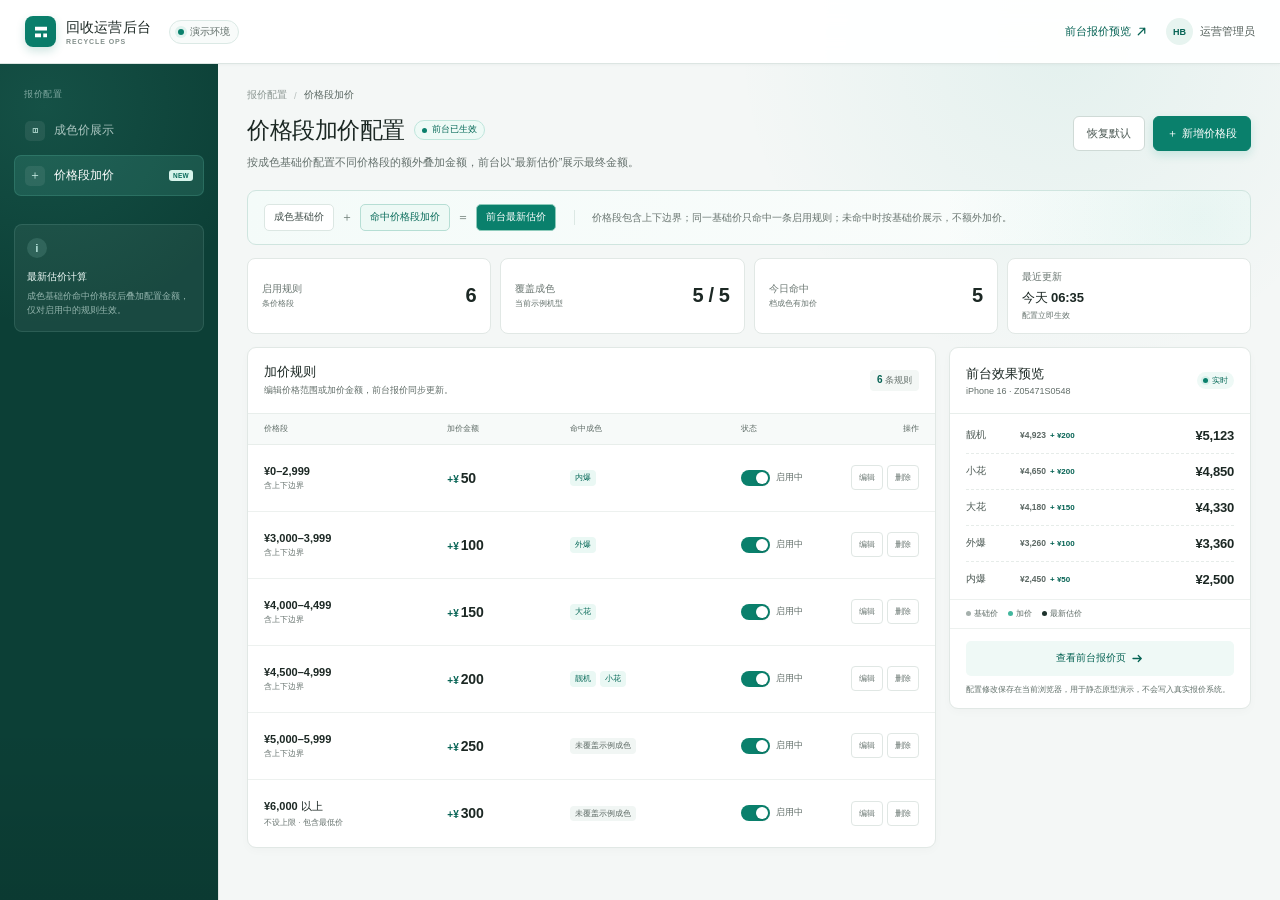
==== config.html @ b191ed0a "feat: 新增价格段加价配置与最新估价展示" ====
<!doctype html>
<html lang="zh-CN">
  <head>
    <meta charset="UTF-8" />
    <meta name="viewport" content="width=device-width, initial-scale=1" />
    <meta name="theme-color" content="#0d7e6b" />
    <meta
      name="description"
      content="价格段加价配置后台原型：按不同成色基础价格段配置额外叠加金额，并实时预览前台最新估价。"
    />
    <title>价格段加价配置｜回收运营后台</title>
    <link
      rel="icon"
      href="data:image/svg+xml,%3Csvg xmlns='http://www.w3.org/2000/svg' viewBox='0 0 64 64'%3E%3Crect width='64' height='64' rx='14' fill='%230d7e6b'/%3E%3Cpath d='M15 19h34v8H15zm0 16h15v9H15zm20 0h14v9H35z' fill='white'/%3E%3C/svg%3E"
    />
    <link rel="stylesheet" href="./assets/config.css?v=20261111-8" />
    <script src="./assets/pricing.js?v=20261111-2" defer></script>
    <script src="./assets/config.js?v=20261111-2" defer></script>
  </head>
  <body>
    <a class="skip-link" href="#main-content">跳到主要内容</a>

    <header class="topbar">
      <a class="brand" href="./config.html" aria-label="回收运营后台首页">
        <span class="brand-mark" aria-hidden="true">
          <svg viewBox="0 0 24 24">
            <path d="M4 5h16v5H4zm0 9h8v5H4zm11 0h5v5h-5z" fill="currentColor" />
          </svg>
        </span>
        <span class="brand-copy"><strong>回收运营后台</strong><small>RECYCLE OPS</small></span>
      </a>
      <span class="environment"><i aria-hidden="true"></i>演示环境</span>
      <div class="top-actions">
        <a class="preview-link" href="./index.html">
          前台报价预览
          <svg viewBox="0 0 16 16" aria-hidden="true">
            <path d="M4 12 12 4M6 4h6v6" fill="none" stroke="currentColor" stroke-linecap="round" stroke-linejoin="round" stroke-width="1.5" />
          </svg>
        </a>
        <span class="account"><span class="avatar">HB</span><span>运营管理员</span></span>
      </div>
    </header>

    <div class="admin-layout">
      <aside class="sidebar" aria-label="后台菜单">
        <p class="nav-group-title">报价配置</p>
        <nav class="side-nav">
          <a class="nav-item" href="./index.html"><span class="nav-icon" aria-hidden="true">◫</span><span>成色价展示</span></a>
          <a class="nav-item is-active" href="./config.html" aria-current="page">
            <span class="nav-icon" aria-hidden="true">＋</span>
            <span>价格段加价</span>
            <span class="nav-new">NEW</span>
          </a>
        </nav>
        <div class="sidebar-note">
          <span class="note-mark" aria-hidden="true">i</span>
          <strong>最新估价计算</strong>
          <p>成色基础价命中价格段后叠加配置金额，仅对启用中的规则生效。</p>
        </div>
      </aside>

      <main class="main" id="main-content">
        <nav class="breadcrumb" aria-label="面包屑">
          <span>报价配置</span><i aria-hidden="true">/</i><strong aria-current="page">价格段加价</strong>
        </nav>

        <section class="page-heading" aria-labelledby="page-title">
          <div>
            <div class="title-line">
              <h1 id="page-title">价格段加价配置</h1>
              <span class="status-badge"><i aria-hidden="true"></i>前台已生效</span>
            </div>
            <p>按成色基础价配置不同价格段的额外叠加金额，前台以“最新估价”展示最终金额。</p>
          </div>
          <div class="heading-actions">
            <button class="button secondary" id="resetRules" type="button">恢复默认</button>
            <button class="button primary" id="addRule" type="button"><span aria-hidden="true">＋</span>新增价格段</button>
          </div>
        </section>

        <section class="formula-banner" aria-label="最新估价计算规则">
          <div class="formula-flow">
            <span class="formula-node">成色基础价</span>
            <i aria-hidden="true">＋</i>
            <span class="formula-node accent">命中价格段加价</span>
            <i aria-hidden="true">＝</i>
            <strong class="formula-node result">前台最新估价</strong>
          </div>
          <p>价格段包含上下边界；同一基础价只命中一条启用规则；未命中时按基础价展示，不额外加价。</p>
        </section>

        <section class="metrics" aria-label="配置概览">
          <article><span>启用规则</span><strong id="metricEnabled">6</strong><small>条价格段</small></article>
          <article><span>覆盖成色</span><strong id="metricCoverage">5 / 5</strong><small>当前示例机型</small></article>
          <article><span>今日命中</span><strong id="metricMatched">5</strong><small>档成色有加价</small></article>
          <article><span>最近更新</span><strong class="metric-time" id="metricUpdated">今天</strong><small>配置立即生效</small></article>
        </section>

        <div class="content-grid">
          <section class="panel rules-panel" aria-labelledby="rules-title">
            <div class="panel-heading">
              <div>
                <h2 id="rules-title">加价规则</h2>
                <p>编辑价格范围或加价金额，前台报价同步更新。</p>
              </div>
              <span class="rule-count"><b id="ruleCount">6</b> 条规则</span>
            </div>

            <div class="rule-list-head" aria-hidden="true">
              <span>价格段</span>
              <span>加价金额</span>
              <span>命中成色</span>
              <span>状态</span>
              <span>操作</span>
            </div>
            <div class="rule-list" id="rulesList"></div>
          </section>

          <aside class="panel preview-panel" aria-labelledby="preview-title">
            <div class="panel-heading">
              <div>
                <h2 id="preview-title">前台效果预览</h2>
                <p>iPhone 16 · Z05471S0548</p>
              </div>
              <span class="live-badge"><i aria-hidden="true"></i>实时</span>
            </div>
            <div class="preview-list" id="previewList"></div>
            <div class="preview-legend">
              <span><i class="legend-dot base"></i>基础价</span>
              <span><i class="legend-dot add"></i>加价</span>
              <span><i class="legend-dot final"></i>最新估价</span>
            </div>
            <a class="preview-button" href="./index.html">
              查看前台报价页
              <svg viewBox="0 0 20 20" aria-hidden="true">
                <path d="M4 10h11M11 6l4 4-4 4" fill="none" stroke="currentColor" stroke-linecap="round" stroke-linejoin="round" stroke-width="1.7" />
              </svg>
            </a>
            <p class="preview-note">配置修改保存在当前浏览器，用于静态原型演示，不会写入真实报价系统。</p>
          </aside>
        </div>
      </main>
    </div>

    <dialog class="rule-dialog" id="ruleDialog" aria-labelledby="rule-dialog-title">
      <form id="ruleForm" novalidate>
        <div class="dialog-header">
          <div>
            <p class="dialog-eyebrow">PRICE BAND RULE</p>
            <h2 id="rule-dialog-title">新增价格段</h2>
          </div>
          <button class="icon-button" id="closeRuleDialog" type="button" aria-label="关闭价格段编辑">
            <svg viewBox="0 0 20 20" aria-hidden="true">
              <path d="m5 5 10 10M15 5 5 15" fill="none" stroke="currentColor" stroke-linecap="round" stroke-width="1.7" />
            </svg>
          </button>
        </div>

        <div class="dialog-body">
          <p class="dialog-intro">填写成色基础价的区间与该区间额外叠加的金额，保存后立即应用到前台最新估价。</p>
          <div class="field-grid">
            <label class="field">
              <span>最低价 <b>*</b></span>
              <span class="input-wrap"><i>¥</i><input id="ruleMin" name="min" type="number" inputmode="numeric" min="0" step="1" placeholder="0" required /></span>
            </label>
            <label class="field">
              <span>最高价 <em>选填</em></span>
              <span class="input-wrap"><i>¥</i><input id="ruleMax" name="max" type="number" inputmode="numeric" min="0" step="1" placeholder="留空表示不设上限" /></span>
            </label>
          </div>
          <label class="field">
            <span>额外叠加金额 <b>*</b></span>
            <span class="input-wrap amount"><i>+ ¥</i><input id="ruleAmount" name="amount" type="number" inputmode="numeric" min="0" step="1" placeholder="请输入加价金额" required /></span>
          </label>
          <label class="switch-field">
            <span><strong>保存后立即启用</strong><small>停用规则不参与前台最新估价计算。</small></span>
            <input id="ruleEnabled" name="enabled" type="checkbox" checked />
            <span class="switch-ui" aria-hidden="true"></span>
          </label>
          <div class="formula-preview" id="dialogFormula">
            <span>基础价 <b id="dialogBaseHint">4,650</b></span><i>＋</i><span>加价 <b id="dialogAmountHint">200</b></span><i>＝</i><strong id="dialogFinalHint">4,850</strong>
          </div>
          <p class="form-error" id="formError" role="alert" hidden></p>
        </div>

        <div class="dialog-footer">
          <button class="button secondary" id="cancelRuleDialog" type="button">取消</button>
          <button class="button primary" type="submit">保存并生效</button>
        </div>
      </form>
    </dialog>

    <dialog class="confirm-dialog" id="confirmDialog" aria-labelledby="confirm-title">
      <div class="confirm-icon" aria-hidden="true">!</div>
      <h2 id="confirm-title">确认操作</h2>
      <p id="confirmMessage"></p>
      <div class="confirm-actions">
        <button class="button secondary" id="confirmCancel" type="button">取消</button>
        <button class="button danger" id="confirmSubmit" type="button">确认</button>
      </div>
    </dialog>

    <div class="toast" id="toast" role="status" aria-live="polite" hidden></div>
  </body>
</html>
---- assets/config.css ----
:root {
  --green: #0a806c;
  --green-dark: #066354;
  --green-deep: #07594d;
  --green-soft: #eaf8f4;
  --ink: #1c2824;
  --ink-soft: #43504c;
  --muted: #697570;
  --line: #e1e8e5;
  --line-strong: #cfdad6;
  --surface: #fff;
  --canvas: #f4f7f6;
  --sidebar: #0c3f36;
  --danger: #c54d4d;
  --warm: #c27c20;
  color: var(--ink);
  font-family: -apple-system, BlinkMacSystemFont, "SF Pro Text", "PingFang SC", "Hiragino Sans GB", "Microsoft YaHei", sans-serif;
  font-synthesis: none;
  -webkit-font-smoothing: antialiased;
}

* {
  box-sizing: border-box;
}

html {
  min-width: 320px;
  min-height: 100%;
  overflow-x: clip;
  background: var(--canvas);
}

body {
  min-width: 320px;
  min-height: 100vh;
  overflow-x: clip;
  margin: 0;
  background:
    radial-gradient(circle at 83% 5%, rgba(13, 157, 131, 0.07), transparent 24%),
    var(--canvas);
}

button,
input {
  color: inherit;
  font: inherit;
}

button {
  cursor: pointer;
}

button:focus-visible,
a:focus-visible,
input:focus-visible {
  outline: 3px solid rgba(13, 157, 131, 0.35);
  outline-offset: 2px;
}

h1,
h2,
p {
  margin: 0;
}

.skip-link {
  position: fixed;
  z-index: 100;
  top: 10px;
  left: 50%;
  padding: 9px 14px;
  border-radius: 7px;
  background: #fff;
  color: var(--green-deep);
  font-size: 13px;
  font-weight: 700;
  transform: translate(-50%, -160%);
  transition: transform 150ms ease;
}

.skip-link:focus {
  transform: translate(-50%, 0);
}

.topbar {
  display: flex;
  height: 64px;
  padding: 0 25px;
  align-items: center;
  gap: 18px;
  border-bottom: 1px solid #dce5e2;
  background: rgba(255, 255, 255, 0.94);
  box-shadow: 0 1px 3px rgba(25, 57, 49, 0.04);
  backdrop-filter: blur(12px);
}

.brand {
  display: flex;
  align-items: center;
  gap: 10px;
  color: var(--ink);
  text-decoration: none;
}

.brand-mark {
  display: grid;
  width: 31px;
  height: 31px;
  place-items: center;
  border-radius: 8px;
  background: linear-gradient(140deg, var(--green), #087a68);
  color: #fff;
  box-shadow: 0 4px 10px rgba(13, 125, 106, 0.2);
}

.brand-mark svg {
  width: 18px;
  height: 18px;
}

.brand-copy {
  display: grid;
  gap: 1px;
}

.brand-copy strong {
  font-size: 14px;
  font-weight: 720;
  letter-spacing: 0.01em;
}

.brand-copy small {
  color: #84908c;
  font-size: 7px;
  font-weight: 650;
  letter-spacing: 0.13em;
}

.environment {
  display: inline-flex;
  align-items: center;
  gap: 6px;
  padding: 4px 8px;
  border: 1px solid #dbe9e5;
  border-radius: 999px;
  background: #f8fbfa;
  color: #5d6b66;
  font-size: 10px;
  font-weight: 560;
}

.environment i {
  width: 6px;
  height: 6px;
  border-radius: 50%;
  background: var(--green);
  box-shadow: 0 0 0 3px rgba(13, 157, 131, 0.1);
}

.top-actions {
  display: flex;
  margin-left: auto;
  align-items: center;
  gap: 18px;
}

.preview-link {
  display: inline-flex;
  align-items: center;
  gap: 4px;
  color: var(--green-dark);
  font-size: 11px;
  font-weight: 650;
  text-decoration: none;
}

.preview-link:hover {
  text-decoration: underline;
}

.preview-link svg {
  width: 13px;
  height: 13px;
}

.account {
  display: flex;
  align-items: center;
  gap: 7px;
  color: #4f5c57;
  font-size: 11px;
}

.avatar {
  display: grid;
  width: 27px;
  height: 27px;
  place-items: center;
  border-radius: 50%;
  background: #e7f4f0;
  color: var(--green-dark);
  font-size: 9px;
  font-weight: 750;
}

.admin-layout {
  display: grid;
  min-height: calc(100vh - 64px);
  grid-template-columns: 218px minmax(0, 1fr);
}

.sidebar {
  position: relative;
  padding: 24px 14px;
  background:
    radial-gradient(circle at 20% 5%, rgba(75, 190, 167, 0.14), transparent 27%),
    var(--sidebar);
  color: #fff;
}

.sidebar::after {
  position: absolute;
  right: -1px;
  bottom: 0;
  left: 0;
  height: 180px;
  background: linear-gradient(180deg, transparent, rgba(0, 0, 0, 0.08));
  content: "";
  pointer-events: none;
}

.nav-group-title {
  position: relative;
  z-index: 1;
  padding: 0 10px 9px;
  color: rgba(210, 237, 231, 0.56);
  font-size: 9px;
  font-weight: 650;
  letter-spacing: 0.08em;
}

.side-nav {
  position: relative;
  z-index: 1;
  display: grid;
  gap: 4px;
}

.nav-item {
  display: flex;
  min-height: 41px;
  padding: 0 10px;
  align-items: center;
  gap: 9px;
  border: 1px solid transparent;
  border-radius: 7px;
  color: rgba(235, 248, 245, 0.7);
  font-size: 11.5px;
  font-weight: 520;
  text-decoration: none;
}

.nav-item:hover {
  background: rgba(255, 255, 255, 0.06);
  color: #fff;
}

.nav-item.is-active {
  border-color: rgba(118, 219, 197, 0.17);
  background: rgba(104, 213, 190, 0.14);
  color: #fff;
  font-weight: 650;
}

.nav-icon {
  display: grid;
  width: 20px;
  height: 20px;
  place-items: center;
  border-radius: 5px;
  background: rgba(255, 255, 255, 0.08);
  color: #c8ece4;
  font-size: 12px;
}

.nav-new {
  margin-left: auto;
  padding: 2px 4px;
  border-radius: 3px;
  background: #d7f4ec;
  color: #086b5b;
  font-size: 6.5px;
  font-weight: 800;
  letter-spacing: 0.04em;
}

.sidebar-note {
  position: relative;
  z-index: 1;
  margin-top: 28px;
  padding: 13px 12px;
  border: 1px solid rgba(173, 230, 218, 0.13);
  border-radius: 8px;
  background: rgba(255, 255, 255, 0.055);
}

.note-mark {
  display: grid;
  width: 20px;
  height: 20px;
  margin-bottom: 8px;
  place-items: center;
  border-radius: 50%;
  background: rgba(171, 236, 222, 0.14);
  color: #c5f1e8;
  font-size: 10px;
  font-weight: 700;
}

.sidebar-note strong {
  color: #effbf8;
  font-size: 10px;
  font-weight: 650;
}

.sidebar-note p {
  margin-top: 5px;
  color: rgba(218, 242, 236, 0.63);
  font-size: 9px;
  line-height: 1.6;
}

.main {
  width: 100%;
  max-width: 1390px;
  margin: 0 auto;
  padding: 25px 29px 46px;
}

.breadcrumb {
  display: flex;
  align-items: center;
  gap: 7px;
  color: #8a9591;
  font-size: 9.5px;
}

.breadcrumb i {
  color: #b6bfbc;
  font-style: normal;
}

.breadcrumb strong {
  color: #5a6762;
  font-weight: 600;
}

.page-heading {
  display: flex;
  margin-top: 14px;
  align-items: flex-start;
  justify-content: space-between;
  gap: 22px;
}

.title-line {
  display: flex;
  align-items: center;
  flex-wrap: wrap;
  gap: 9px;
}

.page-heading h1 {
  color: var(--ink);
  font-size: 23px;
  font-weight: 730;
  letter-spacing: -0.5px;
  line-height: 1.25;
}

.status-badge {
  display: inline-flex;
  align-items: center;
  gap: 5px;
  padding: 3px 7px;
  border: 1px solid #bfe6dc;
  border-radius: 999px;
  background: #eefaf6;
  color: #096b5a;
  font-size: 8.5px;
  font-weight: 650;
}

.status-badge i {
  width: 5px;
  height: 5px;
  border-radius: 50%;
  background: var(--green);
}

.page-heading p {
  max-width: 650px;
  margin-top: 8px;
  color: #65716d;
  font-size: 11px;
  line-height: 1.65;
}

.heading-actions {
  display: flex;
  flex: 0 0 auto;
  gap: 8px;
}

.button {
  display: inline-flex;
  height: 35px;
  padding: 0 13px;
  align-items: center;
  justify-content: center;
  gap: 4px;
  border: 1px solid transparent;
  border-radius: 6px;
  background: #fff;
  color: var(--ink-soft);
  font-size: 10.5px;
  font-weight: 620;
  white-space: nowrap;
}

.button.secondary {
  border-color: var(--line-strong);
  background: #fff;
  color: #4d5a55;
}

.button.secondary:hover {
  border-color: #aebfba;
  background: #fafcfb;
}

.button.primary {
  border-color: var(--green);
  background: var(--green);
  box-shadow: 0 4px 10px rgba(13, 157, 131, 0.17);
  color: #fff;
}

.button.primary:hover {
  background: #076958;
}

.button.danger {
  border-color: var(--danger);
  background: var(--danger);
  color: #fff;
}

.formula-banner {
  display: flex;
  margin-top: 19px;
  padding: 13px 16px;
  align-items: center;
  gap: 18px;
  border: 1px solid #cfe5df;
  border-radius: 9px;
  background:
    radial-gradient(circle at 95% 50%, rgba(13, 157, 131, 0.08), transparent 27%),
    linear-gradient(120deg, #f4fbf9, #fbfdfc);
}

.formula-flow {
  display: flex;
  flex: 0 0 auto;
  align-items: center;
  gap: 7px;
}

.formula-node {
  padding: 6px 9px;
  border: 1px solid #dce7e3;
  border-radius: 5px;
  background: #fff;
  color: #43504c;
  font-size: 9.5px;
  font-weight: 620;
  white-space: nowrap;
}

.formula-node.accent {
  border-color: #b6ded4;
  background: #edf9f5;
  color: #096b5a;
}

.formula-node.result {
  border-color: #8dcbbb;
  background: var(--green);
  color: #fff;
}

.formula-flow i {
  color: #71807a;
  font-size: 12px;
  font-style: normal;
  font-weight: 600;
}

.formula-banner > p {
  padding-left: 17px;
  border-left: 1px solid #dce8e4;
  color: #697570;
  font-size: 9.5px;
  line-height: 1.6;
}

.metrics {
  display: grid;
  margin-top: 13px;
  grid-template-columns: repeat(4, minmax(0, 1fr));
  gap: 9px;
}

.metrics article {
  display: grid;
  min-height: 68px;
  padding: 12px 14px;
  grid-template-columns: 1fr auto;
  align-content: center;
  gap: 2px 10px;
  border: 1px solid var(--line);
  border-radius: 8px;
  background: #fff;
}

.metrics span {
  align-self: end;
  color: #6b7772;
  font-size: 9.5px;
}

.metrics strong {
  grid-row: span 2;
  align-self: center;
  color: var(--ink);
  font-size: 20px;
  font-weight: 730;
  font-variant-numeric: tabular-nums;
  letter-spacing: -0.4px;
}

.metrics strong.metric-time {
  font-size: 13px;
  letter-spacing: -0.1px;
}

.metrics small {
  color: #66736e;
  font-size: 8px;
  white-space: nowrap;
}

.metrics article:last-child {
  grid-template-columns: minmax(0, 1fr);
}

.metrics article:last-child strong,
.metrics article:last-child small {
  grid-row: auto;
}

.metrics article:last-child strong {
  margin-top: 3px;
  font-size: 13px;
  white-space: nowrap;
}

.metrics article:last-child small {
  margin-top: 1px;
}

.content-grid {
  display: grid;
  margin-top: 13px;
  grid-template-columns: minmax(0, 1fr) 302px;
  align-items: start;
  gap: 13px;
}

.panel {
  overflow: hidden;
  border: 1px solid var(--line);
  border-radius: 9px;
  background: #fff;
  box-shadow: 0 3px 10px rgba(28, 62, 54, 0.025);
}

.panel-heading {
  display: flex;
  min-height: 66px;
  padding: 14px 16px;
  align-items: center;
  justify-content: space-between;
  gap: 12px;
  border-bottom: 1px solid #e8eeeb;
}

.panel-heading h2 {
  color: var(--ink);
  font-size: 13px;
  font-weight: 690;
}

.panel-heading p {
  margin-top: 3px;
  color: #626e69;
  font-size: 9px;
}

.rule-count {
  flex: 0 0 auto;
  padding: 4px 7px;
  border-radius: 4px;
  background: #f3f7f5;
  color: #67736e;
  font-size: 8.5px;
}

.rule-count b {
  color: var(--green-dark);
  font-size: 10px;
}

.rule-list-head,
.rule-row {
  display: grid;
  grid-template-columns: minmax(130px, 1.08fr) minmax(92px, 0.7fr) minmax(120px, 1fr) 74px 92px;
  align-items: center;
  gap: 12px;
}

.rule-list-head {
  min-height: 31px;
  padding: 0 16px;
  border-bottom: 1px solid #e8eeeb;
  background: #f7faf9;
  color: #5f6c67;
  font-size: 8px;
  font-weight: 600;
}

.rule-list-head span:last-child {
  text-align: right;
}

.rule-row {
  min-height: 67px;
  padding: 11px 16px;
  border-bottom: 1px solid #edf1ef;
  transition: background 140ms ease;
}

.rule-row:last-child {
  border-bottom: 0;
}

.rule-row:hover {
  background: #fbfdfc;
}

.rule-row.is-disabled {
  background: #fafbfb;
}

.rule-row.is-disabled .rule-range strong,
.rule-row.is-disabled .rule-amount strong {
  color: #79847f;
}

.rule-range {
  min-width: 0;
}

.rule-range strong {
  display: block;
  color: var(--ink);
  font-size: 11px;
  font-weight: 690;
  font-variant-numeric: tabular-nums;
}

.rule-range small {
  display: block;
  margin-top: 3px;
  color: #65716d;
  font-size: 8px;
}

.rule-amount {
  display: flex;
  align-items: baseline;
  gap: 2px;
}

.rule-amount span {
  color: var(--green-dark);
  font-size: 10px;
  font-weight: 650;
}

.rule-amount strong {
  color: var(--ink);
  font-size: 14px;
  font-weight: 730;
  font-variant-numeric: tabular-nums;
  letter-spacing: -0.2px;
}

.rule-grades {
  display: flex;
  flex-wrap: wrap;
  gap: 4px;
}

.grade-chip {
  display: inline-flex;
  padding: 3px 5px;
  align-items: center;
  border-radius: 4px;
  background: #f1f6f4;
  color: #5c6964;
  font-size: 8px;
  line-height: 1.2;
}

.grade-chip.matched {
  background: #eaf8f4;
  color: #096b5a;
  font-weight: 600;
}

.rule-status {
  display: flex;
  align-items: center;
  gap: 6px;
  color: #5e6b66;
  font-size: 8.5px;
  white-space: nowrap;
}

.status-toggle {
  position: relative;
  width: 29px;
  height: 16px;
  border: 0;
  border-radius: 999px;
  background: #d9e1de;
  transition: background 140ms ease;
}

.status-toggle::after {
  position: absolute;
  top: 2px;
  left: 2px;
  width: 12px;
  height: 12px;
  border-radius: 50%;
  background: #fff;
  box-shadow: 0 1px 3px rgba(33, 55, 49, 0.2);
  content: "";
  transition: transform 140ms ease;
}

.status-toggle[aria-checked="true"] {
  background: var(--green);
}

.status-toggle[aria-checked="true"]::after {
  transform: translateX(13px);
}

.rule-actions {
  display: flex;
  justify-content: flex-end;
  gap: 4px;
}

.action-button {
  display: inline-grid;
  height: 25px;
  padding: 0 7px;
  place-items: center;
  border: 1px solid #e0e7e4;
  border-radius: 4px;
  background: #fff;
  color: #687570;
  font-size: 8px;
  font-weight: 580;
}

.action-button:hover {
  border-color: #b9cbc5;
  color: var(--green-dark);
}

.action-button.delete:hover {
  border-color: #e6baba;
  background: #fff7f7;
  color: var(--danger);
}

.empty-rules {
  padding: 42px 20px;
  color: #7d8984;
  font-size: 10px;
  text-align: center;
}

.preview-panel {
  position: sticky;
  top: 16px;
}

.live-badge {
  display: inline-flex;
  align-items: center;
  gap: 4px;
  padding: 3px 6px;
  border-radius: 999px;
  background: #eef9f6;
  color: #096b5a;
  font-size: 8px;
  font-weight: 600;
}

.live-badge i {
  width: 5px;
  height: 5px;
  border-radius: 50%;
  background: var(--green);
  box-shadow: 0 0 0 2px rgba(13, 157, 131, 0.1);
}

.preview-list {
  padding: 4px 16px 2px;
}

.preview-row {
  display: grid;
  padding: 10px 0;
  grid-template-columns: 46px minmax(0, 1fr) auto;
  align-items: center;
  gap: 8px;
  border-bottom: 1px dashed #e6ece9;
}

.preview-row:last-child {
  border-bottom: 0;
}

.preview-grade {
  color: #4d5a55;
  font-size: 10px;
  font-weight: 650;
}

.preview-formula {
  display: flex;
  align-items: center;
  gap: 4px;
  color: #7b8682;
  font-size: 8px;
  font-variant-numeric: tabular-nums;
  white-space: nowrap;
}

.preview-formula b {
  color: #5c6864;
  font-size: 8.5px;
  font-weight: 580;
}

.preview-formula em {
  color: var(--green-dark);
  font-size: 8px;
  font-style: normal;
  font-weight: 650;
}

.preview-final {
  color: var(--ink);
  font-size: 13px;
  font-weight: 730;
  font-variant-numeric: tabular-nums;
  letter-spacing: -0.2px;
}

.preview-legend {
  display: flex;
  padding: 9px 16px;
  align-items: center;
  gap: 10px;
  border-top: 1px solid #edf1ef;
  border-bottom: 1px solid #edf1ef;
  color: #5f6c67;
  font-size: 7.5px;
}

.preview-legend span {
  display: flex;
  align-items: center;
  gap: 3px;
}

.legend-dot {
  width: 5px;
  height: 5px;
  border-radius: 50%;
}

.legend-dot.base {
  background: #a5b0ac;
}

.legend-dot.add {
  background: #43b79e;
}

.legend-dot.final {
  background: #1e332d;
}

.preview-button {
  display: flex;
  height: 35px;
  margin: 12px 16px 0;
  align-items: center;
  justify-content: center;
  gap: 4px;
  border-radius: 5px;
  background: #eff9f6;
  color: var(--green-dark);
  font-size: 10px;
  font-weight: 650;
  text-decoration: none;
}

.preview-button:hover {
  background: #e5f6f1;
}

.preview-button svg {
  width: 15px;
  height: 15px;
}

.preview-note {
  margin: 8px 16px 13px;
  color: #61706a;
  font-size: 7.5px;
  line-height: 1.5;
}

.rule-dialog,
.confirm-dialog {
  border: 1px solid #dce6e2;
  border-radius: 12px;
  background: #fff;
  color: var(--ink);
  box-shadow: 0 24px 65px rgba(10, 43, 35, 0.24);
}

.rule-dialog {
  width: min(480px, calc(100vw - 30px));
  max-height: calc(100vh - 30px);
  padding: 0;
  overflow: auto;
}

.rule-dialog::backdrop,
.confirm-dialog::backdrop {
  background: rgba(10, 34, 28, 0.48);
  backdrop-filter: blur(2px);
}

.dialog-header {
  display: flex;
  padding: 18px 20px 15px;
  align-items: flex-start;
  justify-content: space-between;
  gap: 12px;
  border-bottom: 1px solid #e9efec;
}

.dialog-eyebrow {
  color: var(--green-dark);
  font-size: 7.5px;
  font-weight: 750;
  letter-spacing: 0.12em;
}

.dialog-header h2 {
  margin-top: 4px;
  font-size: 18px;
  font-weight: 720;
  letter-spacing: -0.3px;
}

.icon-button {
  display: grid;
  width: 29px;
  height: 29px;
  place-items: center;
  border: 0;
  border-radius: 50%;
  background: #f2f6f4;
  color: #63706b;
}

.icon-button:hover {
  background: #e8efec;
}

.icon-button svg {
  width: 15px;
  height: 15px;
}

.dialog-body {
  display: grid;
  padding: 16px 20px 15px;
  gap: 13px;
}

.dialog-intro {
  color: #6c7873;
  font-size: 10px;
  line-height: 1.65;
}

.field-grid {
  display: grid;
  grid-template-columns: 1fr 1fr;
  gap: 10px;
}

.field {
  display: grid;
  gap: 6px;
}

.field > span:first-child {
  color: #4c5954;
  font-size: 9.5px;
  font-weight: 600;
}

.field > span b {
  color: #c54d4d;
}

.field > span em {
  margin-left: 3px;
  color: #5d6965;
  font-size: 8px;
  font-style: normal;
  font-weight: 450;
}

.input-wrap {
  display: flex;
  height: 36px;
  align-items: center;
  overflow: hidden;
  border: 1px solid #d9e2de;
  border-radius: 5px;
  background: #fff;
}

.input-wrap:focus-within {
  border-color: #66bcab;
  box-shadow: 0 0 0 3px rgba(13, 157, 131, 0.09);
}

.input-wrap i {
  flex: 0 0 auto;
  padding-left: 10px;
  color: #75817c;
  font-size: 10px;
  font-style: normal;
}

.input-wrap.amount i {
  color: var(--green-dark);
  font-weight: 650;
}

.input-wrap input {
  width: 100%;
  min-width: 0;
  height: 100%;
  padding: 0 10px;
  border: 0;
  outline: 0;
  background: transparent;
  color: var(--ink);
  font-size: 12px;
  font-variant-numeric: tabular-nums;
}

.input-wrap input::placeholder {
  color: #a2aca8;
  font-size: 10px;
  font-weight: 400;
}

.switch-field {
  display: flex;
  padding: 10px 11px;
  align-items: center;
  justify-content: space-between;
  gap: 12px;
  border: 1px solid #e3eae7;
  border-radius: 6px;
  background: #f9fbfa;
  cursor: pointer;
}

.switch-field > span:first-child {
  display: grid;
  gap: 2px;
}

.switch-field strong {
  color: #485550;
  font-size: 9.5px;
  font-weight: 610;
}

.switch-field small {
  color: #5c6964;
  font-size: 8px;
}

.switch-field input {
  position: absolute;
  width: 1px;
  height: 1px;
  opacity: 0;
}

.switch-ui {
  position: relative;
  flex: 0 0 auto;
  width: 31px;
  height: 18px;
  border-radius: 999px;
  background: #d6dfdb;
  transition: background 140ms ease;
}

.switch-ui::after {
  position: absolute;
  top: 2px;
  left: 2px;
  width: 14px;
  height: 14px;
  border-radius: 50%;
  background: #fff;
  box-shadow: 0 1px 3px rgba(27, 48, 41, 0.2);
  content: "";
  transition: transform 140ms ease;
}

.switch-field input:checked + .switch-ui {
  background: var(--green);
}

.switch-field input:checked + .switch-ui::after {
  transform: translateX(13px);
}

.switch-field input:focus-visible + .switch-ui {
  outline: 3px solid rgba(13, 157, 131, 0.3);
  outline-offset: 2px;
}

.formula-preview {
  display: flex;
  min-height: 37px;
  padding: 8px 10px;
  align-items: center;
  gap: 6px;
  border: 1px dashed #cde4de;
  border-radius: 6px;
  background: #f5fbf9;
  color: #596661;
  font-size: 9px;
}

.formula-preview b {
  color: #3f4c47;
  font-weight: 620;
  font-variant-numeric: tabular-nums;
}

.formula-preview i {
  color: #91a09b;
  font-style: normal;
}

.formula-preview strong {
  margin-left: auto;
  color: var(--green-dark);
  font-size: 14px;
  font-weight: 730;
  font-variant-numeric: tabular-nums;
}

.form-error {
  padding: 8px 9px;
  border: 1px solid #efcdcd;
  border-radius: 5px;
  background: #fff7f7;
  color: #a63b3b;
  font-size: 9px;
  line-height: 1.5;
}

.form-error[hidden] {
  display: none;
}

.dialog-footer {
  display: flex;
  padding: 12px 20px;
  justify-content: flex-end;
  gap: 8px;
  border-top: 1px solid #e9efec;
  background: #fbfcfc;
}

.confirm-dialog {
  width: min(390px, calc(100vw - 30px));
  padding: 22px;
  text-align: center;
}

.confirm-icon {
  display: grid;
  width: 33px;
  height: 33px;
  margin: 0 auto 11px;
  place-items: center;
  border-radius: 50%;
  background: #fff3e8;
  color: #b16d17;
  font-size: 16px;
  font-weight: 750;
}

.confirm-dialog h2 {
  font-size: 16px;
  font-weight: 700;
}

.confirm-dialog p {
  margin-top: 7px;
  color: #6b7772;
  font-size: 10px;
  line-height: 1.65;
}

.confirm-actions {
  display: grid;
  margin-top: 17px;
  grid-template-columns: 1fr 1fr;
  gap: 8px;
}

.toast {
  position: fixed;
  z-index: 80;
  right: 24px;
  bottom: 24px;
  max-width: min(360px, calc(100vw - 32px));
  padding: 10px 13px;
  border-radius: 7px;
  background: rgba(19, 47, 39, 0.94);
  box-shadow: 0 10px 24px rgba(9, 37, 29, 0.22);
  color: #fff;
  font-size: 10px;
  line-height: 1.5;
  animation: toast-in 150ms ease both;
}

.toast[hidden] {
  display: none;
}

@keyframes toast-in {
  from {
    opacity: 0;
    transform: translateY(5px);
  }
  to {
    opacity: 1;
    transform: translateY(0);
  }
}

@media (max-width: 1120px) {
  .content-grid {
    grid-template-columns: 1fr;
  }

  .preview-panel {
    position: static;
  }

  .preview-list {
    display: grid;
    grid-template-columns: 1fr 1fr;
    gap: 0 18px;
  }

  .preview-row:nth-last-child(2) {
    border-bottom: 0;
  }

  .formula-banner {
    align-items: flex-start;
    flex-direction: column;
    gap: 10px;
  }

  .formula-banner > p {
    padding-top: 9px;
    padding-left: 0;
    border-top: 1px solid #dce8e4;
    border-left: 0;
  }
}

@media (max-width: 860px) {
  .topbar {
    height: 58px;
    padding: 0 16px;
  }

  .environment,
  .account {
    display: none;
  }

  .admin-layout {
    grid-template-columns: 1fr;
  }

  .sidebar {
    padding: 10px 14px;
  }

  .nav-group-title,
  .sidebar-note {
    display: none;
  }

  .side-nav {
    display: flex;
    gap: 6px;
  }

  .nav-item {
    min-height: 34px;
    padding: 0 9px;
    font-size: 10px;
  }

  .nav-icon {
    width: 17px;
    height: 17px;
    font-size: 10px;
  }

  .main {
    padding: 18px 14px 34px;
  }

  .page-heading {
    flex-direction: column;
    gap: 14px;
  }

  .heading-actions {
    width: 100%;
  }

  .heading-actions .button {
    flex: 1;
  }

  .metrics {
    grid-template-columns: repeat(2, minmax(0, 1fr));
  }
}

@media (max-width: 640px) {
  .preview-link {
    font-size: 9.5px;
  }

  .top-actions {
    gap: 0;
  }

  .brand-copy small {
    display: none;
  }

  .page-heading h1 {
    font-size: 20px;
  }

  .formula-flow {
    width: 100%;
    flex-wrap: wrap;
    gap: 5px;
  }

  .formula-node {
    flex: 1 1 auto;
    padding: 6px 7px;
    font-size: 8.5px;
    text-align: center;
  }

  .formula-flow i {
    font-size: 10px;
  }

  .rule-list-head {
    display: none;
  }

  .rule-row {
    position: relative;
    display: grid;
    min-height: 0;
    padding: 13px 13px 12px;
    grid-template-columns: minmax(0, 1fr) auto;
    gap: 9px 12px;
  }

  .rules-panel,
  .preview-panel {
    min-width: 0;
  }

  .rule-range {
    grid-column: 1;
    grid-row: 1;
  }

  .rule-amount {
    grid-column: 2;
    grid-row: 1;
    justify-content: flex-end;
  }

  .rule-grades {
    grid-column: 1 / -1;
    grid-row: 2;
  }

  .rule-status {
    grid-column: 1;
    grid-row: 3;
  }

  .rule-actions {
    grid-column: 2;
    grid-row: 3;
  }

  .preview-list {
    display: block;
  }

  .preview-row {
    grid-template-columns: 45px minmax(0, 1fr) auto;
  }

  .field-grid {
    grid-template-columns: 1fr;
  }

  .dialog-header,
  .dialog-body,
  .dialog-footer {
    padding-right: 16px;
    padding-left: 16px;
  }

  .toast {
    right: 16px;
    bottom: 16px;
    left: 16px;
    max-width: none;
    text-align: center;
  }
}

@media (prefers-reduced-motion: reduce) {
  *,
  *::before,
  *::after {
    transition-duration: 0.01ms !important;
    animation-duration: 0.01ms !important;
    animation-iteration-count: 1 !important;
  }
}
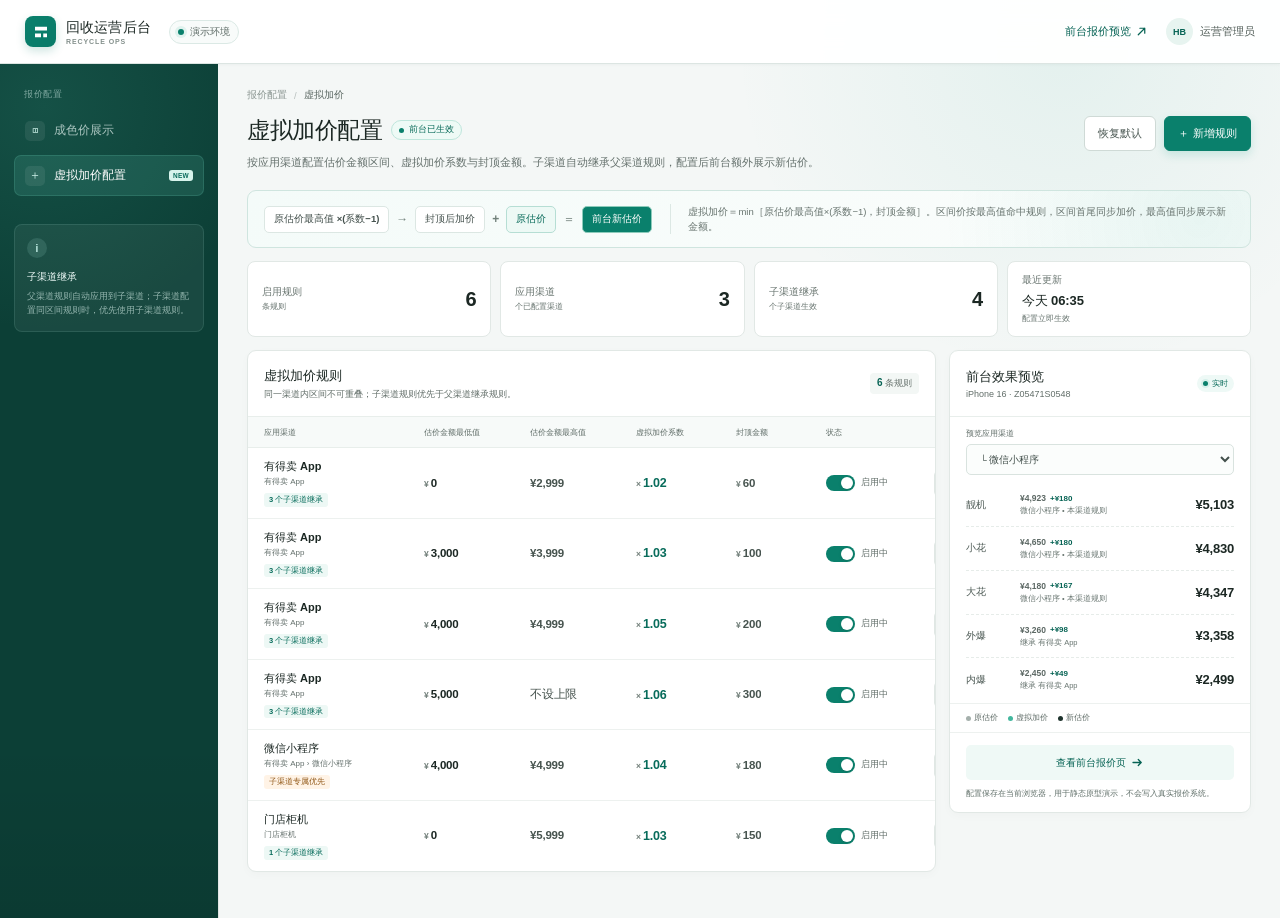
==== commit c8505589: "feat: 按应用渠道配置虚拟加价并展示新估价" ====
--- a/config.html
+++ b/config.html
@@ -6,16 +6,16 @@
     <meta name="theme-color" content="#0d7e6b" />
     <meta
       name="description"
-      content="价格段加价配置后台原型：按不同成色基础价格段配置额外叠加金额，并实时预览前台最新估价。"
+      content="虚拟加价配置后台原型：按应用渠道配置估价金额区间、虚拟加价系数与封顶金额，支持子渠道继承并实时预览新估价。"
     />
-    <title>价格段加价配置｜回收运营后台</title>
+    <title>虚拟加价配置｜回收运营后台</title>
     <link
       rel="icon"
       href="data:image/svg+xml,%3Csvg xmlns='http://www.w3.org/2000/svg' viewBox='0 0 64 64'%3E%3Crect width='64' height='64' rx='14' fill='%230d7e6b'/%3E%3Cpath d='M15 19h34v8H15zm0 16h15v9H15zm20 0h14v9H35z' fill='white'/%3E%3C/svg%3E"
     />
-    <link rel="stylesheet" href="./assets/config.css?v=20261111-8" />
-    <script src="./assets/pricing.js?v=20261111-2" defer></script>
-    <script src="./assets/config.js?v=20261111-2" defer></script>
+    <link rel="stylesheet" href="./assets/config.css?v=20261112-2" />
+    <script src="./assets/pricing.js?v=20261112-2" defer></script>
+    <script src="./assets/config.js?v=20261112-2" defer></script>
   </head>
   <body>
     <a class="skip-link" href="#main-content">跳到主要内容</a>
@@ -48,51 +48,53 @@
           <a class="nav-item" href="./index.html"><span class="nav-icon" aria-hidden="true">◫</span><span>成色价展示</span></a>
           <a class="nav-item is-active" href="./config.html" aria-current="page">
             <span class="nav-icon" aria-hidden="true">＋</span>
-            <span>价格段加价</span>
+            <span>虚拟加价配置</span>
             <span class="nav-new">NEW</span>
           </a>
         </nav>
         <div class="sidebar-note">
           <span class="note-mark" aria-hidden="true">i</span>
-          <strong>最新估价计算</strong>
-          <p>成色基础价命中价格段后叠加配置金额，仅对启用中的规则生效。</p>
+          <strong>子渠道继承</strong>
+          <p>父渠道规则自动应用到子渠道；子渠道配置同区间规则时，优先使用子渠道规则。</p>
         </div>
       </aside>
 
       <main class="main" id="main-content">
         <nav class="breadcrumb" aria-label="面包屑">
-          <span>报价配置</span><i aria-hidden="true">/</i><strong aria-current="page">价格段加价</strong>
+          <span>报价配置</span><i aria-hidden="true">/</i><strong aria-current="page">虚拟加价</strong>
         </nav>
 
         <section class="page-heading" aria-labelledby="page-title">
           <div>
             <div class="title-line">
-              <h1 id="page-title">价格段加价配置</h1>
+              <h1 id="page-title">虚拟加价配置</h1>
               <span class="status-badge"><i aria-hidden="true"></i>前台已生效</span>
             </div>
-            <p>按成色基础价配置不同价格段的额外叠加金额，前台以“最新估价”展示最终金额。</p>
+            <p>按应用渠道配置估价金额区间、虚拟加价系数与封顶金额。子渠道自动继承父渠道规则，配置后前台额外展示新估价。</p>
           </div>
           <div class="heading-actions">
             <button class="button secondary" id="resetRules" type="button">恢复默认</button>
-            <button class="button primary" id="addRule" type="button"><span aria-hidden="true">＋</span>新增价格段</button>
+            <button class="button primary" id="addRule" type="button"><span aria-hidden="true">＋</span>新增规则</button>
           </div>
         </section>
 
-        <section class="formula-banner" aria-label="最新估价计算规则">
+        <section class="formula-banner" aria-label="虚拟加价计算规则">
           <div class="formula-flow">
-            <span class="formula-node">成色基础价</span>
-            <i aria-hidden="true">＋</i>
-            <span class="formula-node accent">命中价格段加价</span>
+            <span class="formula-node">原估价最高值 ×(系数−1)</span>
+            <i aria-hidden="true">→</i>
+            <span class="formula-node">封顶后加价</span>
+            <i aria-hidden="true">+</i>
+            <span class="formula-node accent">原估价</span>
             <i aria-hidden="true">＝</i>
-            <strong class="formula-node result">前台最新估价</strong>
-          </div>
-          <p>价格段包含上下边界；同一基础价只命中一条启用规则；未命中时按基础价展示，不额外加价。</p>
+            <strong class="formula-node result">前台新估价</strong>
+          </div>
+          <p>虚拟加价＝min［原估价最高值×(系数−1)，封顶金额］。区间价按最高值命中规则，区间首尾同步加价，最高值同步展示新金额。</p>
         </section>
 
         <section class="metrics" aria-label="配置概览">
-          <article><span>启用规则</span><strong id="metricEnabled">6</strong><small>条价格段</small></article>
-          <article><span>覆盖成色</span><strong id="metricCoverage">5 / 5</strong><small>当前示例机型</small></article>
-          <article><span>今日命中</span><strong id="metricMatched">5</strong><small>档成色有加价</small></article>
+          <article><span>启用规则</span><strong id="metricEnabled">6</strong><small>条规则</small></article>
+          <article><span>应用渠道</span><strong id="metricChannels">3</strong><small>个已配置渠道</small></article>
+          <article><span>子渠道继承</span><strong id="metricInheritance">4</strong><small>个子渠道生效</small></article>
           <article><span>最近更新</span><strong class="metric-time" id="metricUpdated">今天</strong><small>配置立即生效</small></article>
         </section>
 
@@ -100,16 +102,18 @@
           <section class="panel rules-panel" aria-labelledby="rules-title">
             <div class="panel-heading">
               <div>
-                <h2 id="rules-title">加价规则</h2>
-                <p>编辑价格范围或加价金额，前台报价同步更新。</p>
+                <h2 id="rules-title">虚拟加价规则</h2>
+                <p>同一渠道内区间不可重叠；子渠道规则优先于父渠道继承规则。</p>
               </div>
               <span class="rule-count"><b id="ruleCount">6</b> 条规则</span>
             </div>
 
             <div class="rule-list-head" aria-hidden="true">
-              <span>价格段</span>
-              <span>加价金额</span>
-              <span>命中成色</span>
+              <span>应用渠道</span>
+              <span>估价金额最低值</span>
+              <span>估价金额最高值</span>
+              <span>虚拟加价系数</span>
+              <span>封顶金额</span>
               <span>状态</span>
               <span>操作</span>
             </div>
@@ -124,11 +128,15 @@
               </div>
               <span class="live-badge"><i aria-hidden="true"></i>实时</span>
             </div>
+            <label class="preview-channel-row">
+              <span>预览应用渠道</span>
+              <select id="previewChannel" aria-label="选择预览应用渠道"></select>
+            </label>
             <div class="preview-list" id="previewList"></div>
             <div class="preview-legend">
-              <span><i class="legend-dot base"></i>基础价</span>
-              <span><i class="legend-dot add"></i>加价</span>
-              <span><i class="legend-dot final"></i>最新估价</span>
+              <span><i class="legend-dot base"></i>原估价</span>
+              <span><i class="legend-dot add"></i>虚拟加价</span>
+              <span><i class="legend-dot final"></i>新估价</span>
             </div>
             <a class="preview-button" href="./index.html">
               查看前台报价页
@@ -136,7 +144,7 @@
                 <path d="M4 10h11M11 6l4 4-4 4" fill="none" stroke="currentColor" stroke-linecap="round" stroke-linejoin="round" stroke-width="1.7" />
               </svg>
             </a>
-            <p class="preview-note">配置修改保存在当前浏览器，用于静态原型演示，不会写入真实报价系统。</p>
+            <p class="preview-note">配置保存在当前浏览器，用于静态原型演示，不会写入真实报价系统。</p>
           </aside>
         </div>
       </main>
@@ -146,10 +154,10 @@
       <form id="ruleForm" novalidate>
         <div class="dialog-header">
           <div>
-            <p class="dialog-eyebrow">PRICE BAND RULE</p>
-            <h2 id="rule-dialog-title">新增价格段</h2>
-          </div>
-          <button class="icon-button" id="closeRuleDialog" type="button" aria-label="关闭价格段编辑">
+            <p class="dialog-eyebrow">VIRTUAL MARKUP RULE</p>
+            <h2 id="rule-dialog-title">新增虚拟加价规则</h2>
+          </div>
+          <button class="icon-button" id="closeRuleDialog" type="button" aria-label="关闭规则编辑">
             <svg viewBox="0 0 20 20" aria-hidden="true">
               <path d="m5 5 10 10M15 5 5 15" fill="none" stroke="currentColor" stroke-linecap="round" stroke-width="1.7" />
             </svg>
@@ -157,28 +165,47 @@
         </div>
 
         <div class="dialog-body">
-          <p class="dialog-intro">填写成色基础价的区间与该区间额外叠加的金额，保存后立即应用到前台最新估价。</p>
+          <p class="dialog-intro">填写应用渠道与估价金额区间，系统按虚拟加价系数计算加价，并用封顶金额限制单笔最高加价。</p>
+          <label class="field">
+            <span>应用渠道 <b>*</b></span>
+            <span class="select-wrap">
+              <select id="ruleChannel" name="channelId" aria-describedby="channelInheritanceHint"></select>
+            </span>
+            <small class="field-note" id="channelInheritanceHint"></small>
+          </label>
           <div class="field-grid">
             <label class="field">
-              <span>最低价 <b>*</b></span>
+              <span>估价金额最低值 <b>*</b></span>
               <span class="input-wrap"><i>¥</i><input id="ruleMin" name="min" type="number" inputmode="numeric" min="0" step="1" placeholder="0" required /></span>
             </label>
             <label class="field">
-              <span>最高价 <em>选填</em></span>
+              <span>估价金额最高值 <em>选填</em></span>
               <span class="input-wrap"><i>¥</i><input id="ruleMax" name="max" type="number" inputmode="numeric" min="0" step="1" placeholder="留空表示不设上限" /></span>
             </label>
           </div>
-          <label class="field">
-            <span>额外叠加金额 <b>*</b></span>
-            <span class="input-wrap amount"><i>+ ¥</i><input id="ruleAmount" name="amount" type="number" inputmode="numeric" min="0" step="1" placeholder="请输入加价金额" required /></span>
-          </label>
+          <div class="field-grid">
+            <label class="field">
+              <span>虚拟加价系数 <b>*</b></span>
+              <span class="input-wrap"><i>×</i><input id="ruleCoefficient" name="coefficient" type="number" inputmode="decimal" min="1.01" max="9.99" step="0.01" placeholder="如 1.05" required /></span>
+            </label>
+            <label class="field">
+              <span>封顶金额 <b>*</b></span>
+              <span class="input-wrap"><i>¥</i><input id="ruleCap" name="cap" type="number" inputmode="numeric" min="0" step="1" placeholder="单笔最高加价" required /></span>
+            </label>
+          </div>
           <label class="switch-field">
-            <span><strong>保存后立即启用</strong><small>停用规则不参与前台最新估价计算。</small></span>
+            <span><strong>保存后立即启用</strong><small>停用规则不参与前台新估价计算。</small></span>
             <input id="ruleEnabled" name="enabled" type="checkbox" checked />
             <span class="switch-ui" aria-hidden="true"></span>
           </label>
-          <div class="formula-preview" id="dialogFormula">
-            <span>基础价 <b id="dialogBaseHint">4,650</b></span><i>＋</i><span>加价 <b id="dialogAmountHint">200</b></span><i>＝</i><strong id="dialogFinalHint">4,850</strong>
+          <div class="formula-preview" id="dialogFormula" aria-live="polite">
+            <span>最高值 <b id="dialogBaseHint">4,999</b></span>
+            <i>×</i>
+            <span>(系数−1) <b id="dialogCoeffHint">0.05</b></span>
+            <i>→</i>
+            <span>加价 <b id="dialogExtraHint">246</b></span>
+            <span class="cap-hint">封顶 <b id="dialogCapHint">200</b></span>
+            <strong id="dialogFinalHint">¥5,199</strong>
           </div>
           <p class="form-error" id="formError" role="alert" hidden></p>
         </div>
--- a/assets/config.css
+++ b/assets/config.css
@@ -634,9 +634,9 @@
 .rule-list-head,
 .rule-row {
   display: grid;
-  grid-template-columns: minmax(130px, 1.08fr) minmax(92px, 0.7fr) minmax(120px, 1fr) 74px 92px;
-  align-items: center;
-  gap: 12px;
+  grid-template-columns: minmax(150px, 1.3fr) 96px 96px 90px 80px 74px 92px;
+  align-items: center;
+  gap: 10px;
 }
 
 .rule-list-head {
@@ -672,48 +672,94 @@
   background: #fafbfb;
 }
 
-.rule-row.is-disabled .rule-range strong,
-.rule-row.is-disabled .rule-amount strong {
+.rule-row.is-disabled .rule-channel strong,
+.rule-row.is-disabled .rule-number strong {
   color: #79847f;
 }
 
-.rule-range {
+.rule-channel {
   min-width: 0;
 }
 
-.rule-range strong {
+.rule-channel strong {
   display: block;
   color: var(--ink);
   font-size: 11px;
   font-weight: 690;
-  font-variant-numeric: tabular-nums;
-}
-
-.rule-range small {
+}
+
+.rule-channel small {
   display: block;
   margin-top: 3px;
   color: #65716d;
   font-size: 8px;
-}
-
-.rule-amount {
+  line-height: 1.35;
+  overflow: hidden;
+  text-overflow: ellipsis;
+  white-space: nowrap;
+}
+
+.channel-tag {
+  display: inline-flex;
+  margin-top: 5px;
+  padding: 2px 5px;
+  align-items: center;
+  border-radius: 3px;
+  font-size: 7.5px;
+  font-weight: 600;
+  line-height: 1.3;
+}
+
+.channel-tag.inherited {
+  background: #edf8f5;
+  color: #086c5b;
+}
+
+.channel-tag.override {
+  background: #fff3e6;
+  color: #8f5513;
+}
+
+.channel-tag.independent {
+  background: #f0f3f2;
+  color: #5c6964;
+}
+
+.rule-number {
   display: flex;
   align-items: baseline;
   gap: 2px;
-}
-
-.rule-amount span {
-  color: var(--green-dark);
-  font-size: 10px;
-  font-weight: 650;
-}
-
-.rule-amount strong {
+  min-width: 0;
+}
+
+.rule-number span {
+  flex: 0 0 auto;
+  color: #73807b;
+  font-size: 8.5px;
+  font-weight: 550;
+}
+
+.rule-number strong {
+  overflow: hidden;
   color: var(--ink);
-  font-size: 14px;
-  font-weight: 730;
+  font-size: 11.5px;
+  font-weight: 690;
   font-variant-numeric: tabular-nums;
   letter-spacing: -0.2px;
+  line-height: 1.3;
+  text-overflow: ellipsis;
+  white-space: nowrap;
+}
+
+.rule-coeff strong {
+  color: #086c5b;
+  font-size: 12.5px;
+  font-weight: 730;
+}
+
+.rule-max strong,
+.rule-cap strong {
+  color: #47544f;
 }
 
 .rule-grades {
@@ -845,6 +891,30 @@
   padding: 4px 16px 2px;
 }
 
+.preview-channel-row {
+  display: grid;
+  gap: 5px;
+  padding: 11px 16px 4px;
+}
+
+.preview-channel-row > span {
+  color: #5f6c67;
+  font-size: 8px;
+  font-weight: 600;
+}
+
+.preview-channel-row select {
+  width: 100%;
+  height: 31px;
+  padding: 0 26px 0 9px;
+  border: 1px solid #d9e3df;
+  border-radius: 5px;
+  background: #fbfdfc;
+  color: #43504c;
+  font-size: 9.5px;
+  font-weight: 580;
+}
+
 .preview-row {
   display: grid;
   padding: 10px 0;
@@ -862,6 +932,12 @@
   color: #4d5a55;
   font-size: 10px;
   font-weight: 650;
+}
+
+.preview-detail {
+  display: grid;
+  min-width: 0;
+  gap: 3px;
 }
 
 .preview-formula {
@@ -885,6 +961,15 @@
   font-size: 8px;
   font-style: normal;
   font-weight: 650;
+}
+
+.preview-source {
+  overflow: hidden;
+  color: #697671;
+  font-size: 7.5px;
+  line-height: 1.3;
+  text-overflow: ellipsis;
+  white-space: nowrap;
 }
 
 .preview-final {
@@ -1075,6 +1160,38 @@
   border: 1px solid #d9e2de;
   border-radius: 5px;
   background: #fff;
+}
+
+.select-wrap {
+  display: flex;
+  height: 37px;
+  align-items: center;
+  overflow: hidden;
+  border: 1px solid #d9e2de;
+  border-radius: 5px;
+  background: #fff;
+}
+
+.select-wrap:focus-within {
+  border-color: #66bcab;
+  box-shadow: 0 0 0 3px rgba(13, 157, 131, 0.09);
+}
+
+.select-wrap select {
+  width: 100%;
+  height: 100%;
+  padding: 0 28px 0 10px;
+  border: 0;
+  outline: 0;
+  background: transparent;
+  color: var(--ink);
+  font-size: 10.5px;
+}
+
+.field-note {
+  color: #5d6a65;
+  font-size: 8px;
+  line-height: 1.5;
 }
 
 .input-wrap:focus-within {
@@ -1190,6 +1307,7 @@
   min-height: 37px;
   padding: 8px 10px;
   align-items: center;
+  flex-wrap: wrap;
   gap: 6px;
   border: 1px dashed #cde4de;
   border-radius: 6px;
@@ -1210,11 +1328,23 @@
 }
 
 .formula-preview strong {
-  margin-left: auto;
+  width: 100%;
+  margin-top: 3px;
+  margin-left: 0;
   color: var(--green-dark);
   font-size: 14px;
   font-weight: 730;
   font-variant-numeric: tabular-nums;
+  text-align: right;
+}
+
+.cap-hint {
+  margin-left: auto;
+  padding: 2px 5px;
+  border-radius: 3px;
+  background: #eef6f3;
+  color: #4f5c57;
+  font-size: 8px;
 }
 
 .form-error {
@@ -1448,8 +1578,8 @@
     display: grid;
     min-height: 0;
     padding: 13px 13px 12px;
-    grid-template-columns: minmax(0, 1fr) auto;
-    gap: 9px 12px;
+    grid-template-columns: repeat(2, minmax(0, 1fr));
+    gap: 10px 8px;
   }
 
   .rules-panel,
@@ -1457,30 +1587,67 @@
     min-width: 0;
   }
 
-  .rule-range {
+  .rule-channel {
+    grid-column: 1 / -1;
+    grid-row: 1;
+    padding-bottom: 9px;
+    border-bottom: 1px dashed #e2ebe7;
+  }
+
+  .rule-channel small {
+    white-space: normal;
+  }
+
+  .rule-number {
+    display: flex;
+    padding: 7px 8px;
+    align-content: center;
+    flex-wrap: wrap;
+    gap: 1px 2px;
+    border-radius: 6px;
+    background: #f6faf8;
+  }
+
+  .rule-number::before {
+    flex: 0 0 100%;
+    margin-bottom: 2px;
+    color: #6d7a75;
+    content: attr(data-label);
+    font-size: 7.5px;
+    font-weight: 550;
+    line-height: 1.3;
+  }
+
+  .rule-min {
     grid-column: 1;
-    grid-row: 1;
-  }
-
-  .rule-amount {
+    grid-row: 2;
+  }
+
+  .rule-max {
     grid-column: 2;
-    grid-row: 1;
-    justify-content: flex-end;
-  }
-
-  .rule-grades {
-    grid-column: 1 / -1;
     grid-row: 2;
+  }
+
+  .rule-coeff {
+    grid-column: 1;
+    grid-row: 3;
+  }
+
+  .rule-cap {
+    grid-column: 2;
+    grid-row: 3;
   }
 
   .rule-status {
     grid-column: 1;
-    grid-row: 3;
+    grid-row: 4;
+    align-self: center;
   }
 
   .rule-actions {
     grid-column: 2;
-    grid-row: 3;
+    grid-row: 4;
+    align-self: center;
   }
 
   .preview-list {
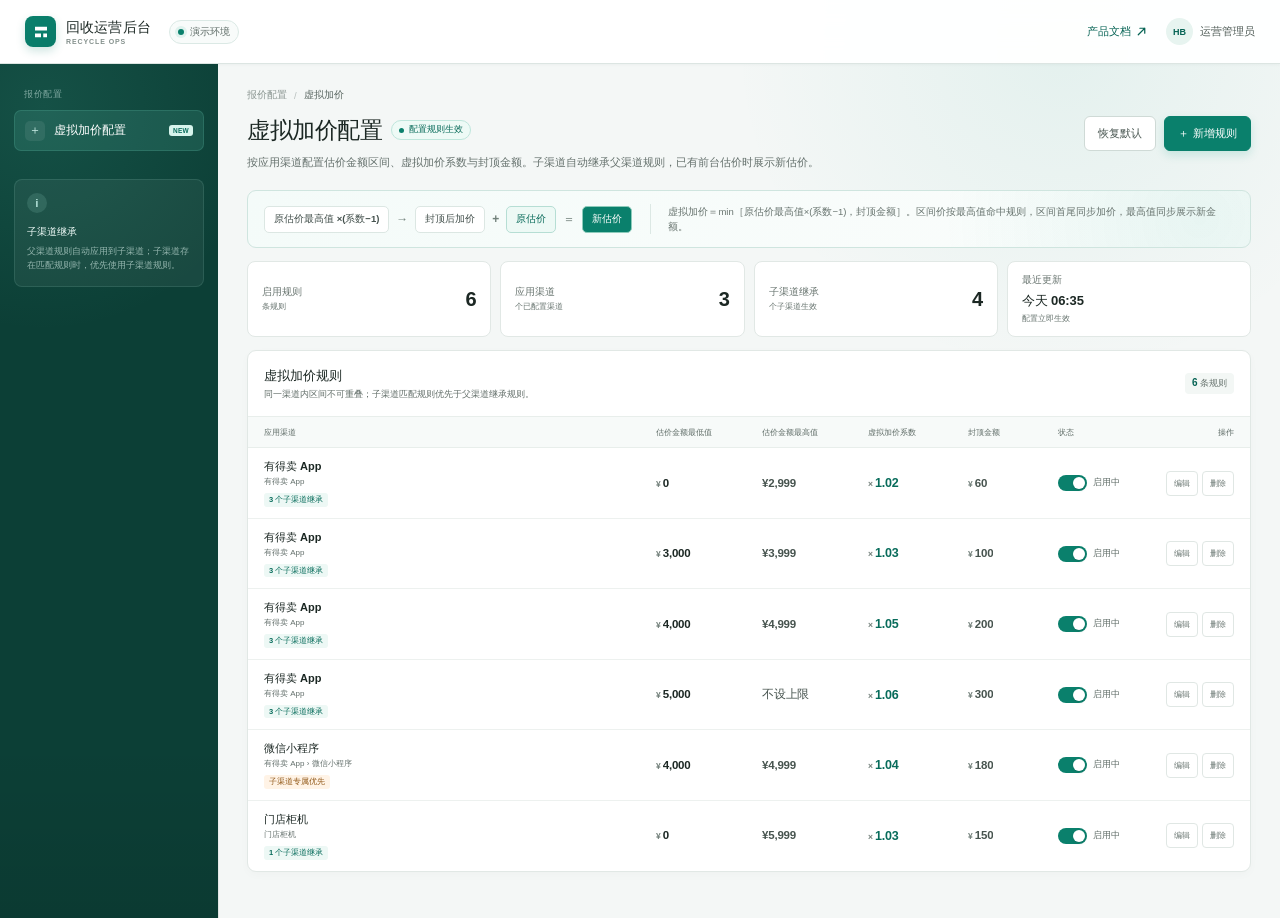
==== commit e2e8f051: "feat: 移除前台预览并补充虚拟加价产品文档" ====
--- a/config.html
+++ b/config.html
@@ -6,16 +6,16 @@
     <meta name="theme-color" content="#0d7e6b" />
     <meta
       name="description"
-      content="虚拟加价配置后台原型：按应用渠道配置估价金额区间、虚拟加价系数与封顶金额，支持子渠道继承并实时预览新估价。"
+      content="虚拟加价配置后台原型：按应用渠道配置估价金额区间、虚拟加价系数与封顶金额，支持子渠道继承。"
     />
     <title>虚拟加价配置｜回收运营后台</title>
     <link
       rel="icon"
       href="data:image/svg+xml,%3Csvg xmlns='http://www.w3.org/2000/svg' viewBox='0 0 64 64'%3E%3Crect width='64' height='64' rx='14' fill='%230d7e6b'/%3E%3Cpath d='M15 19h34v8H15zm0 16h15v9H15zm20 0h14v9H35z' fill='white'/%3E%3C/svg%3E"
     />
-    <link rel="stylesheet" href="./assets/config.css?v=20261112-2" />
-    <script src="./assets/pricing.js?v=20261112-2" defer></script>
-    <script src="./assets/config.js?v=20261112-2" defer></script>
+    <link rel="stylesheet" href="./assets/config.css?v=20261112-3" />
+    <script src="./assets/pricing.js?v=20261112-3" defer></script>
+    <script src="./assets/config.js?v=20261112-3" defer></script>
   </head>
   <body>
     <a class="skip-link" href="#main-content">跳到主要内容</a>
@@ -31,8 +31,8 @@
       </a>
       <span class="environment"><i aria-hidden="true"></i>演示环境</span>
       <div class="top-actions">
-        <a class="preview-link" href="./index.html">
-          前台报价预览
+        <a class="doc-link" href="./index.html">
+          产品文档
           <svg viewBox="0 0 16 16" aria-hidden="true">
             <path d="M4 12 12 4M6 4h6v6" fill="none" stroke="currentColor" stroke-linecap="round" stroke-linejoin="round" stroke-width="1.5" />
           </svg>
@@ -45,7 +45,6 @@
       <aside class="sidebar" aria-label="后台菜单">
         <p class="nav-group-title">报价配置</p>
         <nav class="side-nav">
-          <a class="nav-item" href="./index.html"><span class="nav-icon" aria-hidden="true">◫</span><span>成色价展示</span></a>
           <a class="nav-item is-active" href="./config.html" aria-current="page">
             <span class="nav-icon" aria-hidden="true">＋</span>
             <span>虚拟加价配置</span>
@@ -55,7 +54,7 @@
         <div class="sidebar-note">
           <span class="note-mark" aria-hidden="true">i</span>
           <strong>子渠道继承</strong>
-          <p>父渠道规则自动应用到子渠道；子渠道配置同区间规则时，优先使用子渠道规则。</p>
+          <p>父渠道规则自动应用到子渠道；子渠道存在匹配规则时，优先使用子渠道规则。</p>
         </div>
       </aside>
 
@@ -68,9 +67,9 @@
           <div>
             <div class="title-line">
               <h1 id="page-title">虚拟加价配置</h1>
-              <span class="status-badge"><i aria-hidden="true"></i>前台已生效</span>
+              <span class="status-badge"><i aria-hidden="true"></i>配置规则生效</span>
             </div>
-            <p>按应用渠道配置估价金额区间、虚拟加价系数与封顶金额。子渠道自动继承父渠道规则，配置后前台额外展示新估价。</p>
+            <p>按应用渠道配置估价金额区间、虚拟加价系数与封顶金额。子渠道自动继承父渠道规则，已有前台估价时展示新估价。</p>
           </div>
           <div class="heading-actions">
             <button class="button secondary" id="resetRules" type="button">恢复默认</button>
@@ -86,7 +85,7 @@
             <i aria-hidden="true">+</i>
             <span class="formula-node accent">原估价</span>
             <i aria-hidden="true">＝</i>
-            <strong class="formula-node result">前台新估价</strong>
+            <strong class="formula-node result">新估价</strong>
           </div>
           <p>虚拟加价＝min［原估价最高值×(系数−1)，封顶金额］。区间价按最高值命中规则，区间首尾同步加价，最高值同步展示新金额。</p>
         </section>
@@ -103,7 +102,7 @@
             <div class="panel-heading">
               <div>
                 <h2 id="rules-title">虚拟加价规则</h2>
-                <p>同一渠道内区间不可重叠；子渠道规则优先于父渠道继承规则。</p>
+                <p>同一渠道内区间不可重叠；子渠道匹配规则优先于父渠道继承规则。</p>
               </div>
               <span class="rule-count"><b id="ruleCount">6</b> 条规则</span>
             </div>
@@ -119,33 +118,6 @@
             </div>
             <div class="rule-list" id="rulesList"></div>
           </section>
-
-          <aside class="panel preview-panel" aria-labelledby="preview-title">
-            <div class="panel-heading">
-              <div>
-                <h2 id="preview-title">前台效果预览</h2>
-                <p>iPhone 16 · Z05471S0548</p>
-              </div>
-              <span class="live-badge"><i aria-hidden="true"></i>实时</span>
-            </div>
-            <label class="preview-channel-row">
-              <span>预览应用渠道</span>
-              <select id="previewChannel" aria-label="选择预览应用渠道"></select>
-            </label>
-            <div class="preview-list" id="previewList"></div>
-            <div class="preview-legend">
-              <span><i class="legend-dot base"></i>原估价</span>
-              <span><i class="legend-dot add"></i>虚拟加价</span>
-              <span><i class="legend-dot final"></i>新估价</span>
-            </div>
-            <a class="preview-button" href="./index.html">
-              查看前台报价页
-              <svg viewBox="0 0 20 20" aria-hidden="true">
-                <path d="M4 10h11M11 6l4 4-4 4" fill="none" stroke="currentColor" stroke-linecap="round" stroke-linejoin="round" stroke-width="1.7" />
-              </svg>
-            </a>
-            <p class="preview-note">配置保存在当前浏览器，用于静态原型演示，不会写入真实报价系统。</p>
-          </aside>
         </div>
       </main>
     </div>
@@ -194,7 +166,7 @@
             </label>
           </div>
           <label class="switch-field">
-            <span><strong>保存后立即启用</strong><small>停用规则不参与前台新估价计算。</small></span>
+            <span><strong>保存后立即启用</strong><small>停用规则不参与新估价计算。</small></span>
             <input id="ruleEnabled" name="enabled" type="checkbox" checked />
             <span class="switch-ui" aria-hidden="true"></span>
           </label>
--- a/assets/config.css
+++ b/assets/config.css
@@ -164,7 +164,7 @@
   gap: 18px;
 }
 
-.preview-link {
+.doc-link {
   display: inline-flex;
   align-items: center;
   gap: 4px;
@@ -174,11 +174,11 @@
   text-decoration: none;
 }
 
-.preview-link:hover {
+.doc-link:hover {
   text-decoration: underline;
 }
 
-.preview-link svg {
+.doc-link svg {
   width: 13px;
   height: 13px;
 }
@@ -582,7 +582,7 @@
 .content-grid {
   display: grid;
   margin-top: 13px;
-  grid-template-columns: minmax(0, 1fr) 302px;
+  grid-template-columns: minmax(0, 1fr);
   align-items: start;
   gap: 13px;
 }
@@ -860,190 +860,6 @@
   color: #7d8984;
   font-size: 10px;
   text-align: center;
-}
-
-.preview-panel {
-  position: sticky;
-  top: 16px;
-}
-
-.live-badge {
-  display: inline-flex;
-  align-items: center;
-  gap: 4px;
-  padding: 3px 6px;
-  border-radius: 999px;
-  background: #eef9f6;
-  color: #096b5a;
-  font-size: 8px;
-  font-weight: 600;
-}
-
-.live-badge i {
-  width: 5px;
-  height: 5px;
-  border-radius: 50%;
-  background: var(--green);
-  box-shadow: 0 0 0 2px rgba(13, 157, 131, 0.1);
-}
-
-.preview-list {
-  padding: 4px 16px 2px;
-}
-
-.preview-channel-row {
-  display: grid;
-  gap: 5px;
-  padding: 11px 16px 4px;
-}
-
-.preview-channel-row > span {
-  color: #5f6c67;
-  font-size: 8px;
-  font-weight: 600;
-}
-
-.preview-channel-row select {
-  width: 100%;
-  height: 31px;
-  padding: 0 26px 0 9px;
-  border: 1px solid #d9e3df;
-  border-radius: 5px;
-  background: #fbfdfc;
-  color: #43504c;
-  font-size: 9.5px;
-  font-weight: 580;
-}
-
-.preview-row {
-  display: grid;
-  padding: 10px 0;
-  grid-template-columns: 46px minmax(0, 1fr) auto;
-  align-items: center;
-  gap: 8px;
-  border-bottom: 1px dashed #e6ece9;
-}
-
-.preview-row:last-child {
-  border-bottom: 0;
-}
-
-.preview-grade {
-  color: #4d5a55;
-  font-size: 10px;
-  font-weight: 650;
-}
-
-.preview-detail {
-  display: grid;
-  min-width: 0;
-  gap: 3px;
-}
-
-.preview-formula {
-  display: flex;
-  align-items: center;
-  gap: 4px;
-  color: #7b8682;
-  font-size: 8px;
-  font-variant-numeric: tabular-nums;
-  white-space: nowrap;
-}
-
-.preview-formula b {
-  color: #5c6864;
-  font-size: 8.5px;
-  font-weight: 580;
-}
-
-.preview-formula em {
-  color: var(--green-dark);
-  font-size: 8px;
-  font-style: normal;
-  font-weight: 650;
-}
-
-.preview-source {
-  overflow: hidden;
-  color: #697671;
-  font-size: 7.5px;
-  line-height: 1.3;
-  text-overflow: ellipsis;
-  white-space: nowrap;
-}
-
-.preview-final {
-  color: var(--ink);
-  font-size: 13px;
-  font-weight: 730;
-  font-variant-numeric: tabular-nums;
-  letter-spacing: -0.2px;
-}
-
-.preview-legend {
-  display: flex;
-  padding: 9px 16px;
-  align-items: center;
-  gap: 10px;
-  border-top: 1px solid #edf1ef;
-  border-bottom: 1px solid #edf1ef;
-  color: #5f6c67;
-  font-size: 7.5px;
-}
-
-.preview-legend span {
-  display: flex;
-  align-items: center;
-  gap: 3px;
-}
-
-.legend-dot {
-  width: 5px;
-  height: 5px;
-  border-radius: 50%;
-}
-
-.legend-dot.base {
-  background: #a5b0ac;
-}
-
-.legend-dot.add {
-  background: #43b79e;
-}
-
-.legend-dot.final {
-  background: #1e332d;
-}
-
-.preview-button {
-  display: flex;
-  height: 35px;
-  margin: 12px 16px 0;
-  align-items: center;
-  justify-content: center;
-  gap: 4px;
-  border-radius: 5px;
-  background: #eff9f6;
-  color: var(--green-dark);
-  font-size: 10px;
-  font-weight: 650;
-  text-decoration: none;
-}
-
-.preview-button:hover {
-  background: #e5f6f1;
-}
-
-.preview-button svg {
-  width: 15px;
-  height: 15px;
-}
-
-.preview-note {
-  margin: 8px 16px 13px;
-  color: #61706a;
-  font-size: 7.5px;
-  line-height: 1.5;
 }
 
 .rule-dialog,
@@ -1440,24 +1256,6 @@
 }
 
 @media (max-width: 1120px) {
-  .content-grid {
-    grid-template-columns: 1fr;
-  }
-
-  .preview-panel {
-    position: static;
-  }
-
-  .preview-list {
-    display: grid;
-    grid-template-columns: 1fr 1fr;
-    gap: 0 18px;
-  }
-
-  .preview-row:nth-last-child(2) {
-    border-bottom: 0;
-  }
-
   .formula-banner {
     align-items: flex-start;
     flex-direction: column;
@@ -1536,7 +1334,7 @@
 }
 
 @media (max-width: 640px) {
-  .preview-link {
+  .doc-link {
     font-size: 9.5px;
   }
 
@@ -1582,8 +1380,7 @@
     gap: 10px 8px;
   }
 
-  .rules-panel,
-  .preview-panel {
+  .rules-panel {
     min-width: 0;
   }
 
@@ -1650,14 +1447,6 @@
     align-self: center;
   }
 
-  .preview-list {
-    display: block;
-  }
-
-  .preview-row {
-    grid-template-columns: 45px minmax(0, 1fr) auto;
-  }
-
   .field-grid {
     grid-template-columns: 1fr;
   }
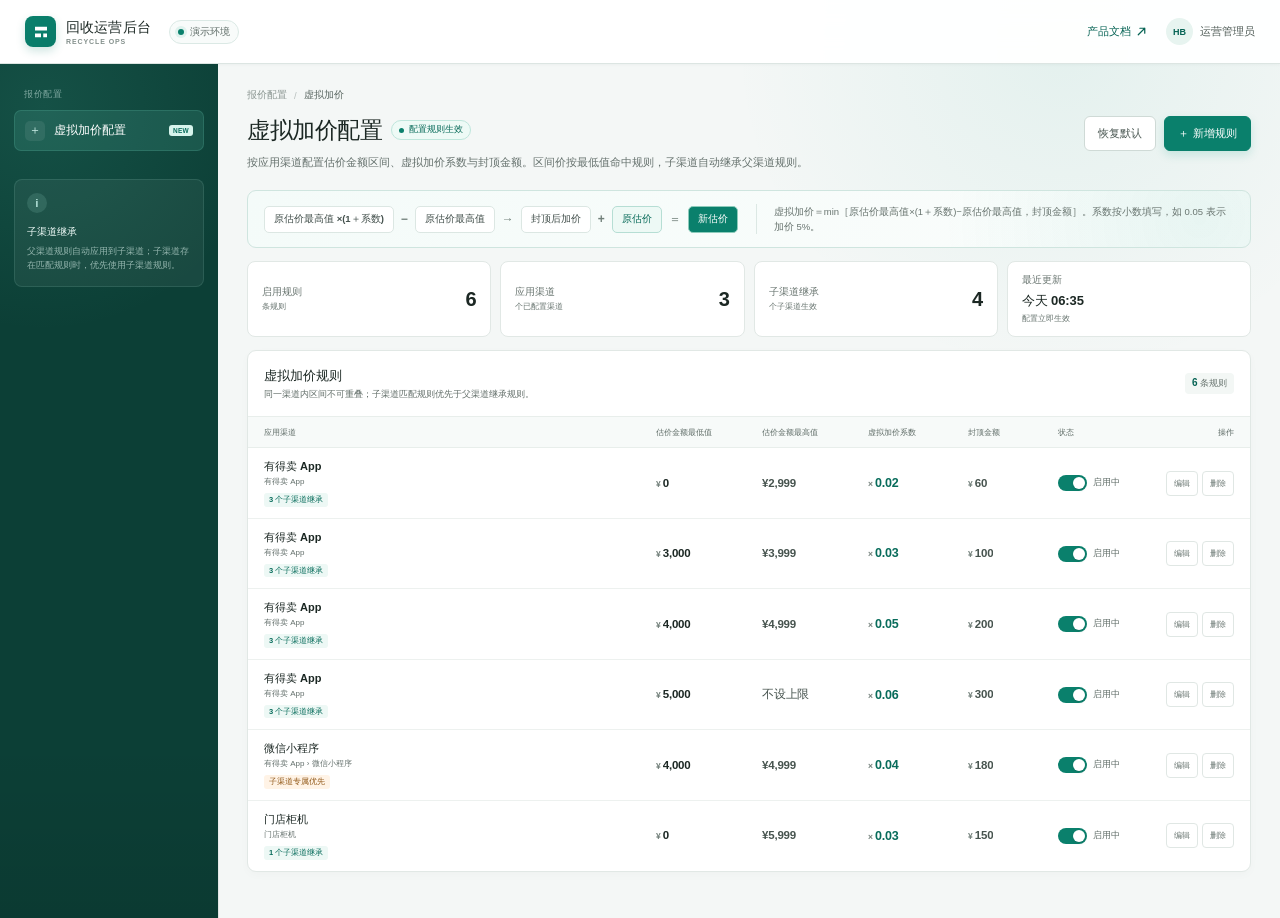
==== commit a70e96b6: "feat: 调整区间价命中与虚拟加价系数口径" ====
--- a/config.html
+++ b/config.html
@@ -13,9 +13,9 @@
       rel="icon"
       href="data:image/svg+xml,%3Csvg xmlns='http://www.w3.org/2000/svg' viewBox='0 0 64 64'%3E%3Crect width='64' height='64' rx='14' fill='%230d7e6b'/%3E%3Cpath d='M15 19h34v8H15zm0 16h15v9H15zm20 0h14v9H35z' fill='white'/%3E%3C/svg%3E"
     />
-    <link rel="stylesheet" href="./assets/config.css?v=20261112-3" />
-    <script src="./assets/pricing.js?v=20261112-3" defer></script>
-    <script src="./assets/config.js?v=20261112-3" defer></script>
+    <link rel="stylesheet" href="./assets/config.css?v=20261112-4" />
+    <script src="./assets/pricing.js?v=20261112-4" defer></script>
+    <script src="./assets/config.js?v=20261112-4" defer></script>
   </head>
   <body>
     <a class="skip-link" href="#main-content">跳到主要内容</a>
@@ -69,7 +69,7 @@
               <h1 id="page-title">虚拟加价配置</h1>
               <span class="status-badge"><i aria-hidden="true"></i>配置规则生效</span>
             </div>
-            <p>按应用渠道配置估价金额区间、虚拟加价系数与封顶金额。子渠道自动继承父渠道规则，已有前台估价时展示新估价。</p>
+            <p>按应用渠道配置估价金额区间、虚拟加价系数与封顶金额。区间价按最低值命中规则，子渠道自动继承父渠道规则。</p>
           </div>
           <div class="heading-actions">
             <button class="button secondary" id="resetRules" type="button">恢复默认</button>
@@ -79,7 +79,9 @@
 
         <section class="formula-banner" aria-label="虚拟加价计算规则">
           <div class="formula-flow">
-            <span class="formula-node">原估价最高值 ×(系数−1)</span>
+            <span class="formula-node">原估价最高值 ×(1＋系数)</span>
+            <i aria-hidden="true">−</i>
+            <span class="formula-node">原估价最高值</span>
             <i aria-hidden="true">→</i>
             <span class="formula-node">封顶后加价</span>
             <i aria-hidden="true">+</i>
@@ -87,7 +89,7 @@
             <i aria-hidden="true">＝</i>
             <strong class="formula-node result">新估价</strong>
           </div>
-          <p>虚拟加价＝min［原估价最高值×(系数−1)，封顶金额］。区间价按最高值命中规则，区间首尾同步加价，最高值同步展示新金额。</p>
+          <p>虚拟加价＝min［原估价最高值×(1＋系数)−原估价最高值，封顶金额］。系数按小数填写，如 0.05 表示加价 5%。</p>
         </section>
 
         <section class="metrics" aria-label="配置概览">
@@ -158,7 +160,8 @@
           <div class="field-grid">
             <label class="field">
               <span>虚拟加价系数 <b>*</b></span>
-              <span class="input-wrap"><i>×</i><input id="ruleCoefficient" name="coefficient" type="number" inputmode="decimal" min="1.01" max="9.99" step="0.01" placeholder="如 1.05" required /></span>
+              <span class="input-wrap"><i>×</i><input id="ruleCoefficient" name="coefficient" type="number" inputmode="decimal" min="0.01" max="9.99" step="0.01" placeholder="如 0.05" required /></span>
+              <small class="field-note">小数比例，如 0.05 表示加价 5%；最多两位小数。</small>
             </label>
             <label class="field">
               <span>封顶金额 <b>*</b></span>
@@ -173,9 +176,9 @@
           <div class="formula-preview" id="dialogFormula" aria-live="polite">
             <span>最高值 <b id="dialogBaseHint">4,999</b></span>
             <i>×</i>
-            <span>(系数−1) <b id="dialogCoeffHint">0.05</b></span>
+            <span>系数 <b id="dialogCoeffHint">0.05</b></span>
             <i>→</i>
-            <span>加价 <b id="dialogExtraHint">246</b></span>
+            <span>加价 <b id="dialogExtraHint">250</b></span>
             <span class="cap-hint">封顶 <b id="dialogCapHint">200</b></span>
             <strong id="dialogFinalHint">¥5,199</strong>
           </div>
